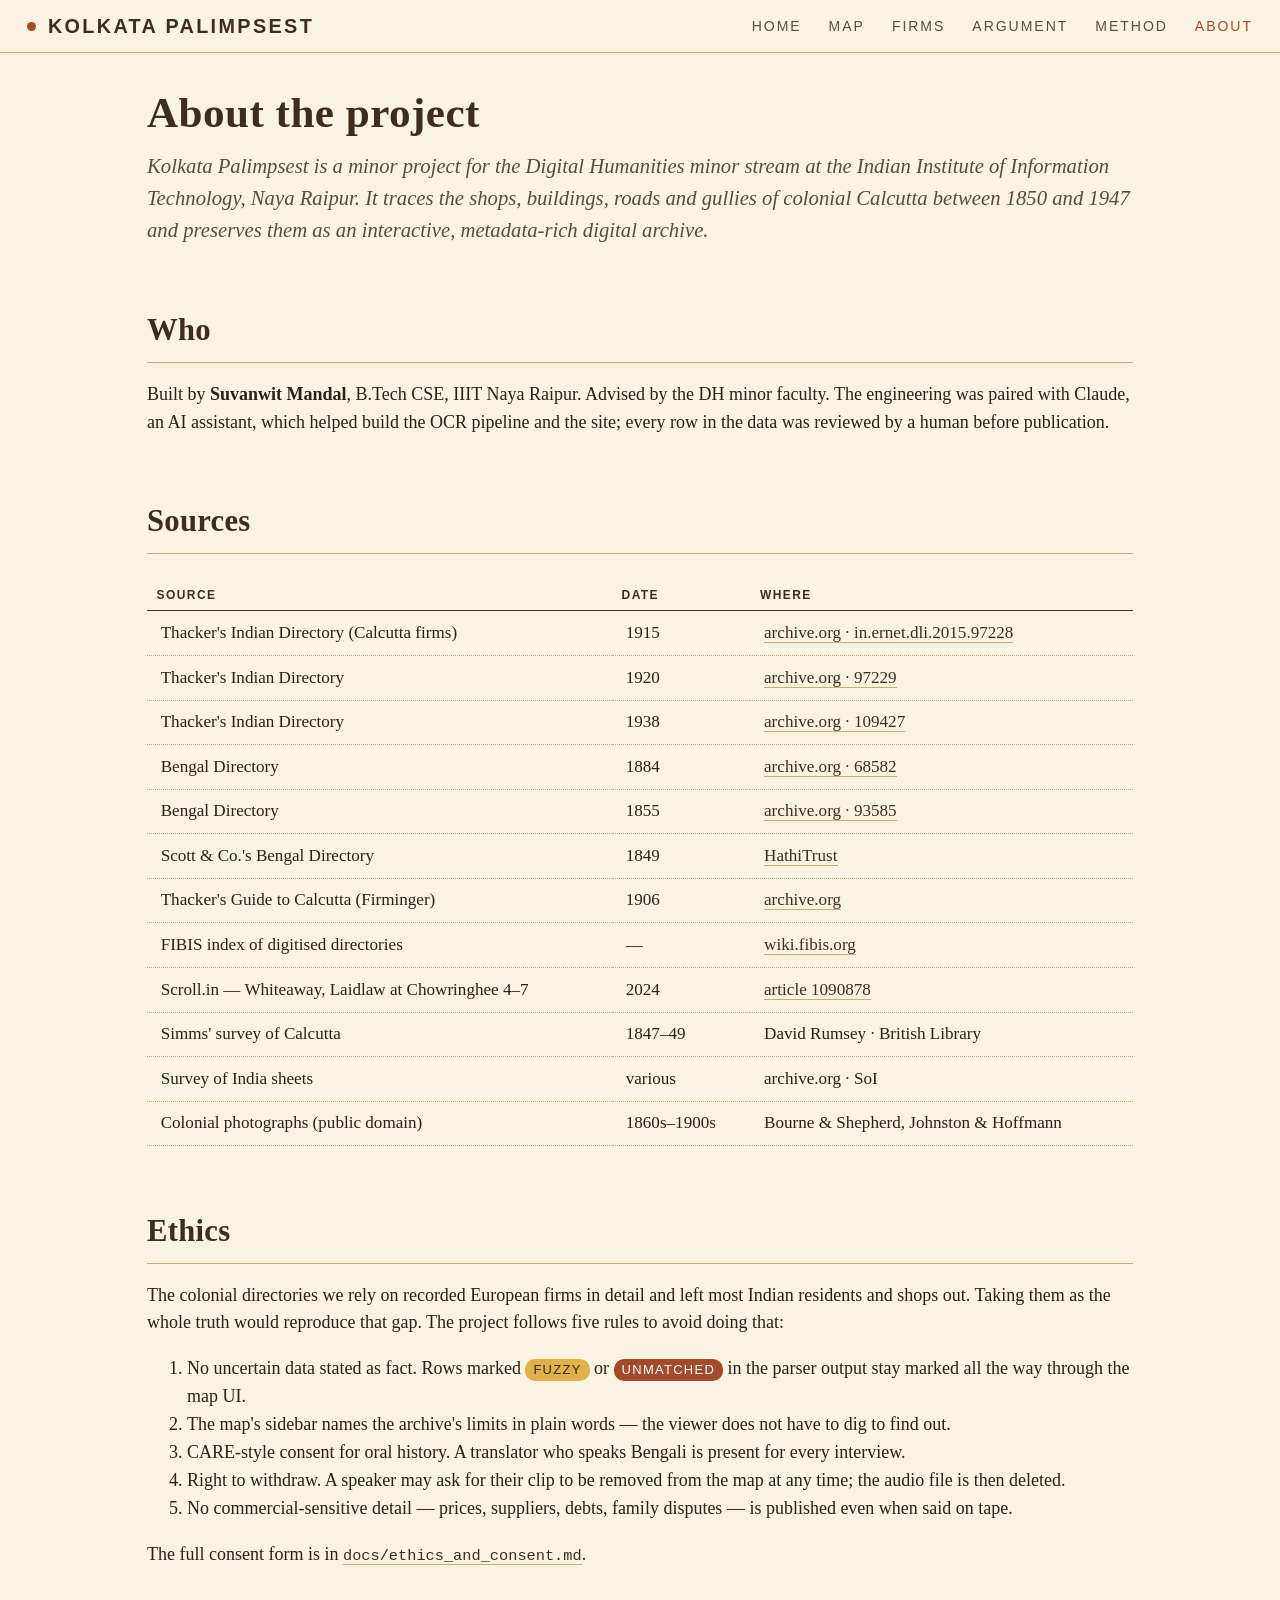
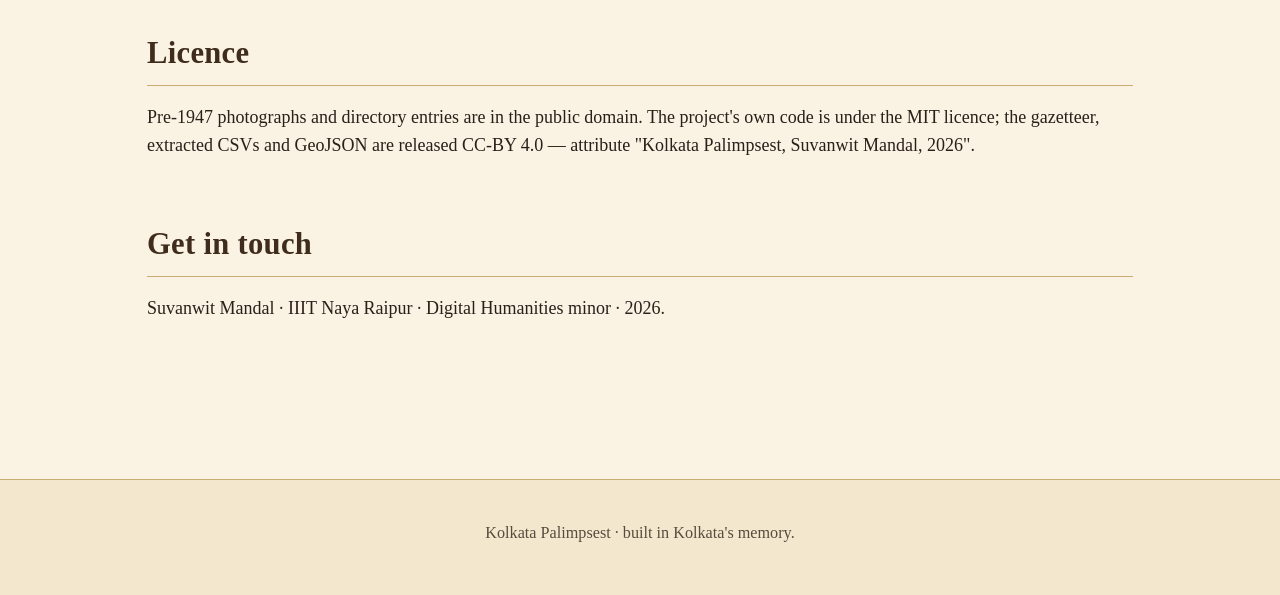
==== web/about.html @ 50eb0330 "feat(web): sepia-themed multi-page site around the KOLKATA hero - index.html: hero with the Victoria" ====
<!doctype html>
<html lang="en">
<head>
  <meta charset="utf-8">
  <title>About — Kolkata Palimpsest</title>
  <meta name="viewport" content="width=device-width, initial-scale=1">
  <link rel="stylesheet" href="assets/style.css">
</head>
<body>

<header class="top">
  <a href="index.html" class="brand">Kolkata Palimpsest</a>
  <nav class="top-nav">
    <a href="index.html">Home</a>
    <a href="map.html">Map</a>
    <a href="firms.html">Firms</a>
    <a href="argument.html">Argument</a>
    <a href="method.html">Method</a>
    <a href="about.html" aria-current="page">About</a>
  </nav>
</header>

<main class="page">

  <h1>About the project</h1>
  <p class="lead">Kolkata Palimpsest is a minor project for the Digital Humanities minor stream at the Indian Institute of Information Technology, Naya Raipur. It traces the shops, buildings, roads and gullies of colonial Calcutta between 1850 and 1947 and preserves them as an interactive, metadata-rich digital archive.</p>

  <h2>Who</h2>
  <p>Built by <strong>Suvanwit Mandal</strong>, B.Tech CSE, IIIT Naya Raipur. Advised by the DH minor faculty. The engineering was paired with Claude, an AI assistant, which helped build the OCR pipeline and the site; every row in the data was reviewed by a human before publication.</p>

  <h2 id="sources">Sources</h2>
  <table class="ledger">
    <thead><tr><th>Source</th><th>Date</th><th>Where</th></tr></thead>
    <tbody>
      <tr><td>Thacker's Indian Directory (Calcutta firms)</td><td>1915</td><td><a href="https://archive.org/details/in.ernet.dli.2015.97228">archive.org · in.ernet.dli.2015.97228</a></td></tr>
      <tr><td>Thacker's Indian Directory</td><td>1920</td><td><a href="https://archive.org/details/in.ernet.dli.2015.97229">archive.org · 97229</a></td></tr>
      <tr><td>Thacker's Indian Directory</td><td>1938</td><td><a href="https://archive.org/details/in.ernet.dli.2015.109427">archive.org · 109427</a></td></tr>
      <tr><td>Bengal Directory</td><td>1884</td><td><a href="https://archive.org/details/in.ernet.dli.2015.68582">archive.org · 68582</a></td></tr>
      <tr><td>Bengal Directory</td><td>1855</td><td><a href="https://archive.org/details/in.ernet.dli.2015.93585">archive.org · 93585</a></td></tr>
      <tr><td>Scott &amp; Co.'s Bengal Directory</td><td>1849</td><td><a href="http://hdl.handle.net/2027/hvd.32044088755111">HathiTrust</a></td></tr>
      <tr><td>Thacker's Guide to Calcutta (Firminger)</td><td>1906</td><td><a href="https://archive.org/details/thackersguidetoc00firm">archive.org</a></td></tr>
      <tr><td>FIBIS index of digitised directories</td><td>—</td><td><a href="https://wiki.fibis.org/w/Directories_online">wiki.fibis.org</a></td></tr>
      <tr><td>Scroll.in — Whiteaway, Laidlaw at Chowringhee 4–7</td><td>2024</td><td><a href="https://scroll.in/article/1090878">article 1090878</a></td></tr>
      <tr><td>Simms' survey of Calcutta</td><td>1847–49</td><td>David Rumsey · British Library</td></tr>
      <tr><td>Survey of India sheets</td><td>various</td><td>archive.org · SoI</td></tr>
      <tr><td>Colonial photographs (public domain)</td><td>1860s–1900s</td><td>Bourne &amp; Shepherd, Johnston &amp; Hoffmann</td></tr>
    </tbody>
  </table>

  <h2 id="ethics">Ethics</h2>
  <p>The colonial directories we rely on recorded European firms in detail and left most Indian residents and shops out. Taking them as the whole truth would reproduce that gap. The project follows five rules to avoid doing that:</p>
  <ol>
    <li>No uncertain data stated as fact. Rows marked <span class="pill fuzzy">fuzzy</span> or <span class="pill unmatched">unmatched</span> in the parser output stay marked all the way through the map UI.</li>
    <li>The map's sidebar names the archive's limits in plain words — the viewer does not have to dig to find out.</li>
    <li>CARE-style consent for oral history. A translator who speaks Bengali is present for every interview.</li>
    <li>Right to withdraw. A speaker may ask for their clip to be removed from the map at any time; the audio file is then deleted.</li>
    <li>No commercial-sensitive detail — prices, suppliers, debts, family disputes — is published even when said on tape.</li>
  </ol>
  <p>The full consent form is in <a href="https://github.com/suvanwit25100-rgb/Timeless-India/blob/main/docs/ethics_and_consent.md"><code>docs/ethics_and_consent.md</code></a>.</p>

  <h2>Licence</h2>
  <p>Pre-1947 photographs and directory entries are in the public domain. The project's own code is under the MIT licence; the gazetteer, extracted CSVs and GeoJSON are released CC-BY 4.0 — attribute "Kolkata Palimpsest, Suvanwit Mandal, 2026".</p>

  <h2>Get in touch</h2>
  <p>Suvanwit Mandal · IIIT Naya Raipur · Digital Humanities minor · 2026.</p>

</main>

<footer>
  Kolkata Palimpsest · built in Kolkata's memory.
</footer>

</body>
</html>
---- web/assets/style.css ----
/* Kolkata Palimpsest — sepia / colonial-archive theme */
:root {
  --ink: #2b1f18;
  --ink-soft: #5b4a3d;
  --sepia-50: #faf3e4;
  --sepia-100: #f3e8ce;
  --sepia-200: #e6d4a8;
  --sepia-300: #c9ab74;
  --sepia-400: #a5804a;
  --sepia-500: #7a5a35;
  --sepia-700: #3f2c1d;
  --rule: #c9ab74;
  --rust: #a24b2b;
  --white-town: #a76a3a;
  --black-town: #2d1f18;
  --shared: #7a8d6a;
}
@import url('https://fonts.googleapis.com/css2?family=Cormorant+Garamond:wght@400;500;600;700&family=EB+Garamond:ital,wght@0,400;0,500;0,600;1,400&family=Oswald:wght@400;600;700&display=swap');

* { box-sizing: border-box; }
html, body {
  margin: 0; padding: 0;
  font-family: 'EB Garamond', Georgia, serif;
  color: var(--ink);
  background: var(--sepia-50);
  font-size: 18px; line-height: 1.55;
}
a { color: var(--sepia-700); text-decoration: none; border-bottom: 1px solid var(--sepia-300); }
a:hover { color: var(--rust); border-bottom-color: var(--rust); }

h1, h2, h3 { font-family: 'Cormorant Garamond', serif; font-weight: 600; color: var(--sepia-700); letter-spacing: .01em; }
h1 { font-size: 2.4em; line-height: 1.1; margin: 0 0 .3em; }
h2 { font-size: 1.7em; margin: 2em 0 .5em; border-bottom: 1px solid var(--rule); padding-bottom: .25em; }
h3 { font-size: 1.2em; margin: 1.5em 0 .3em; color: var(--sepia-500); }

/* header */
.top {
  position: sticky; top: 0; z-index: 10;
  background: rgba(250, 243, 228, .96);
  border-bottom: 1px solid var(--rule);
  padding: .6em 1.5em;
  display: flex; align-items: center; justify-content: space-between;
  backdrop-filter: blur(4px);
}
.brand {
  font-family: 'Oswald', sans-serif; font-weight: 700; letter-spacing: .12em;
  font-size: 1.1em; color: var(--sepia-700); text-transform: uppercase;
  border: none; display: inline-flex; align-items: center; gap: .6em;
}
.brand::before { content: ""; width: 9px; height: 9px; background: var(--rust); border-radius: 50%; }
nav.top-nav a {
  font-family: 'Oswald', sans-serif; text-transform: uppercase; font-size: .78em;
  letter-spacing: .14em; margin-left: 1.6em; border: none; color: var(--ink-soft);
}
nav.top-nav a:hover, nav.top-nav a[aria-current] { color: var(--rust); }

/* hero */
.hero {
  position: relative; min-height: 92vh; display: flex; align-items: center; justify-content: center;
  background:
    linear-gradient(to bottom, rgba(250,243,228,0) 0%, rgba(250,243,228,.0) 60%, rgba(250,243,228,.92) 100%),
    url('kolkata-hero.webp') center/cover no-repeat;
  color: var(--sepia-700);
}
.hero-inner { text-align: center; padding: 3em 1.5em; max-width: 900px; }
.hero-eyebrow {
  font-family: 'Oswald', sans-serif; letter-spacing: .32em; text-transform: uppercase;
  font-size: .8em; color: var(--sepia-700); opacity: .85;
}
.hero h1 {
  font-size: clamp(2.6em, 6vw, 4.6em);
  color: var(--sepia-700); font-weight: 600; line-height: 1.05; margin: .3em 0;
}
.hero .tagline {
  font-family: 'EB Garamond', serif; font-style: italic;
  font-size: clamp(1.1em, 2vw, 1.4em); color: var(--ink); max-width: 640px; margin: 0 auto;
}
.hero .cta {
  margin-top: 1.8em; display: inline-flex; gap: 1em; flex-wrap: wrap; justify-content: center;
}
.btn {
  font-family: 'Oswald', sans-serif; text-transform: uppercase; letter-spacing: .14em;
  font-size: .82em; padding: .8em 1.4em;
  background: var(--sepia-700); color: var(--sepia-50);
  border: 1px solid var(--sepia-700); border-radius: 2px;
  display: inline-block; cursor: pointer;
}
.btn.ghost { background: transparent; color: var(--sepia-700); }
.btn:hover { background: var(--rust); border-color: var(--rust); color: var(--sepia-50); }

/* page containers */
main.page { max-width: 1040px; margin: 0 auto; padding: 2em 1.5em 5em; }
main.wide { max-width: 1280px; }
.lead { font-size: 1.15em; color: var(--ink-soft); font-style: italic; margin: 0 0 1.5em; }

/* feature cards grid */
.cards { display: grid; grid-template-columns: repeat(auto-fit, minmax(280px, 1fr)); gap: 1.4em; margin: 2em 0; }
.card {
  background: var(--sepia-100);
  border: 1px solid var(--rule);
  padding: 1.3em 1.4em; border-radius: 3px;
  display: flex; flex-direction: column; gap: .4em;
  transition: transform .15s, box-shadow .15s;
}
.card:hover { transform: translateY(-2px); box-shadow: 0 10px 24px -14px rgba(60, 40, 20, .35); }
.card h3 { margin-top: 0; color: var(--sepia-700); }
.card p { margin: .2em 0; color: var(--ink); font-size: .96em; }
.card .more {
  margin-top: auto; font-family: 'Oswald', sans-serif; text-transform: uppercase;
  font-size: .72em; letter-spacing: .14em; color: var(--rust);
  border-bottom: 1px solid var(--rust); align-self: flex-start; padding-top: 1em;
}

/* stats */
.stats { display: grid; grid-template-columns: repeat(auto-fit, minmax(160px, 1fr)); gap: 1.2em; margin: 2em 0; }
.stat { text-align: center; padding: 1em; border: 1px solid var(--rule); border-radius: 3px; background: #fff8e8; }
.stat .n { font-family: 'Cormorant Garamond', serif; font-size: 2.6em; line-height: 1; color: var(--rust); font-weight: 700; }
.stat .k { font-family: 'Oswald', sans-serif; font-size: .72em; text-transform: uppercase; letter-spacing: .12em; color: var(--ink-soft); margin-top: .4em; }

/* tables */
table.ledger { width: 100%; border-collapse: collapse; font-size: .95em; margin: 1.5em 0; }
table.ledger th, table.ledger td { padding: .5em .8em; border-bottom: 1px dotted var(--sepia-300); text-align: left; vertical-align: top; }
table.ledger th { font-family: 'Oswald', sans-serif; text-transform: uppercase; font-size: .7em; letter-spacing: .12em; color: var(--sepia-700); border-bottom: 1px solid var(--sepia-700); }
table.ledger tr:hover td { background: #fff8e8; }

/* pills */
.pill { display: inline-block; padding: 1px 8px; border-radius: 10px; font-size: .72em;
  font-family: 'Oswald', sans-serif; letter-spacing: .1em; text-transform: uppercase; vertical-align: middle; }
.pill.exact { background: var(--sepia-200); color: var(--sepia-700); }
.pill.fuzzy { background: #e2b24a; color: #3a2605; }
.pill.unmatched { background: var(--rust); color: #fff; }
.pill.White { background: var(--white-town); color: #fff; }
.pill.Black { background: var(--black-town); color: var(--sepia-100); }
.pill.shared { background: var(--shared); color: #fff; }

/* bar chart */
.bar-row { display: flex; align-items: center; gap: 1em; margin: .4em 0; }
.bar-row .label { flex: 0 0 180px; font-size: .95em; }
.bar-row .bar { flex: 1; height: 22px; background: var(--sepia-100); position: relative; overflow: hidden; border: 1px solid var(--sepia-200); }
.bar-row .bar > span { display: block; height: 100%; }
.bar-row .count { flex: 0 0 48px; text-align: right; font-variant-numeric: tabular-nums; }
.bar-row.White .bar > span { background: var(--white-town); }
.bar-row.Black .bar > span { background: var(--black-town); }
.bar-row.shared .bar > span { background: var(--shared); }

/* footer */
footer {
  border-top: 1px solid var(--rule);
  padding: 2.5em 1.5em 3em; margin-top: 3em;
  background: var(--sepia-100); color: var(--ink-soft); font-size: .9em;
  text-align: center;
}
footer .fine { color: var(--sepia-500); font-style: italic; font-size: .85em; margin-top: .4em; }
hr.rule { border: none; border-top: 1px solid var(--rule); margin: 2em 0; }

code, pre { font-family: 'JetBrains Mono', 'SF Mono', Menlo, monospace; font-size: .85em; }
pre { background: var(--sepia-100); border-left: 3px solid var(--sepia-500); padding: 1em; overflow-x: auto; }

.aside { background: var(--sepia-100); border-left: 3px solid var(--rust); padding: 1em 1.2em; margin: 1.5em 0; font-style: italic; color: var(--ink-soft); }
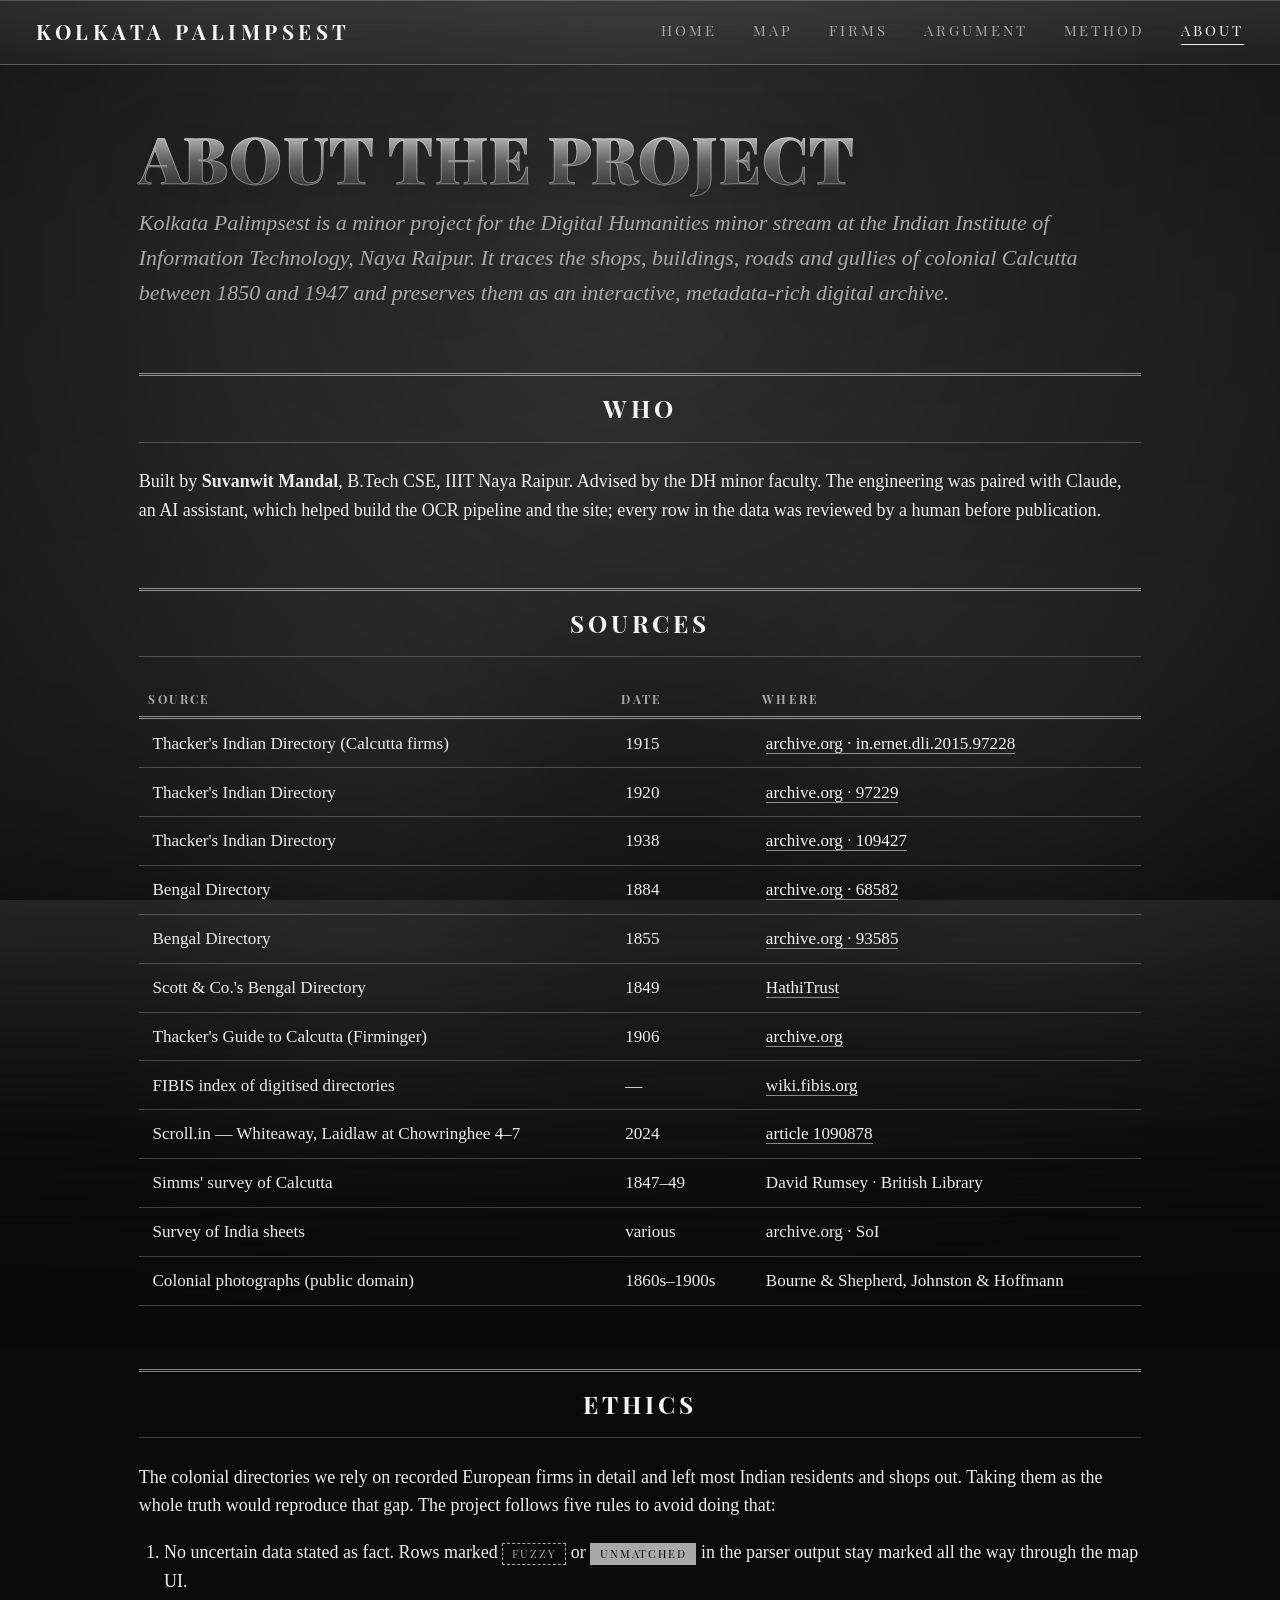
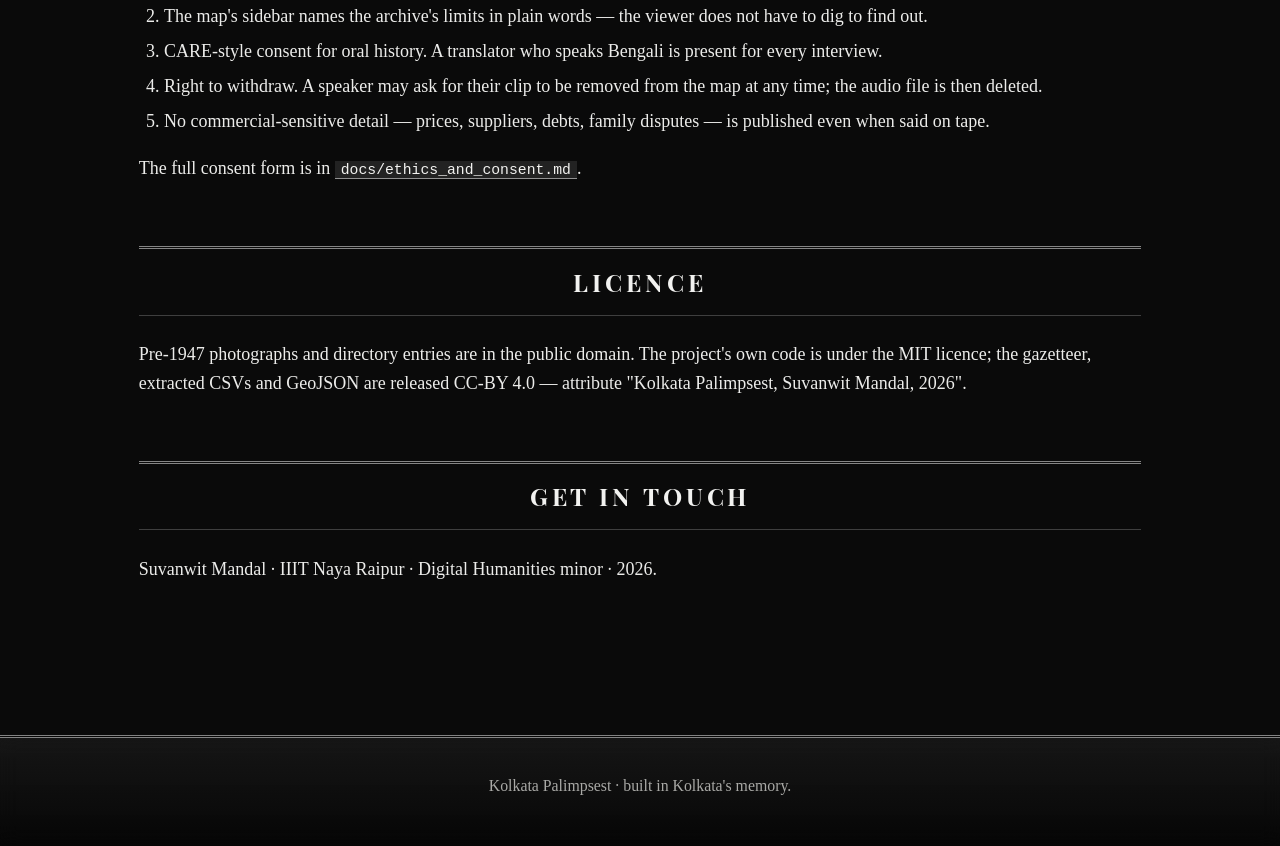
==== commit 67b24b21: "feat(web): redesign in black-and-white British Calcutta style - Hero image shown whole, static and c" ====
--- a/web/about.html
+++ b/web/about.html
@@ -22,7 +22,7 @@
 
 <main class="page">
 
-  <h1>About the project</h1>
+  <h1 class="glass-title sm">About the project</h1>
   <p class="lead">Kolkata Palimpsest is a minor project for the Digital Humanities minor stream at the Indian Institute of Information Technology, Naya Raipur. It traces the shops, buildings, roads and gullies of colonial Calcutta between 1850 and 1947 and preserves them as an interactive, metadata-rich digital archive.</p>
 
   <h2>Who</h2>
--- a/web/assets/style.css
+++ b/web/assets/style.css
@@ -1,159 +1,204 @@
-/* Kolkata Palimpsest — sepia / colonial-archive theme */
+/* Kolkata Palimpsest — British Calcutta, black & white, frosted glass */
+@import url('https://fonts.googleapis.com/css2?family=Playfair+Display:ital,wght@0,400;0,600;0,700;0,900;1,400&family=Old+Standard+TT:ital,wght@0,400;0,700;1,400&family=Playfair+Display+SC:wght@400;700&display=swap');
+
 :root {
-  --ink: #2b1f18;
-  --ink-soft: #5b4a3d;
-  --sepia-50: #faf3e4;
-  --sepia-100: #f3e8ce;
-  --sepia-200: #e6d4a8;
-  --sepia-300: #c9ab74;
-  --sepia-400: #a5804a;
-  --sepia-500: #7a5a35;
-  --sepia-700: #3f2c1d;
-  --rule: #c9ab74;
-  --rust: #a24b2b;
-  --white-town: #a76a3a;
-  --black-town: #2d1f18;
-  --shared: #7a8d6a;
-}
-@import url('https://fonts.googleapis.com/css2?family=Cormorant+Garamond:wght@400;500;600;700&family=EB+Garamond:ital,wght@0,400;0,500;0,600;1,400&family=Oswald:wght@400;600;700&display=swap');
+  --bg: #0a0a0a;
+  --paper: #f2f2f0;
+  --ink: #ececea;
+  --ink-soft: #a9a9a6;
+  --ink-dim: #6f6f6c;
+  --hair: rgba(255,255,255,.22);
+  --hair-strong: rgba(255,255,255,.5);
+  --glass: rgba(255,255,255,.07);
+  --glass-hi: rgba(255,255,255,.14);
+  --glass-dark: rgba(8,8,8,.55);
+  --serif: 'Playfair Display', 'Didot', 'Bodoni 72', Georgia, serif;
+  --serif-sc: 'Playfair Display SC', 'Playfair Display', Georgia, serif;
+  --text: 'Old Standard TT', 'Times New Roman', Georgia, serif;
+}
 
 * { box-sizing: border-box; }
-html, body {
-  margin: 0; padding: 0;
-  font-family: 'EB Garamond', Georgia, serif;
-  color: var(--ink);
-  background: var(--sepia-50);
-  font-size: 18px; line-height: 1.55;
-}
-a { color: var(--sepia-700); text-decoration: none; border-bottom: 1px solid var(--sepia-300); }
-a:hover { color: var(--rust); border-bottom-color: var(--rust); }
-
-h1, h2, h3 { font-family: 'Cormorant Garamond', serif; font-weight: 600; color: var(--sepia-700); letter-spacing: .01em; }
-h1 { font-size: 2.4em; line-height: 1.1; margin: 0 0 .3em; }
-h2 { font-size: 1.7em; margin: 2em 0 .5em; border-bottom: 1px solid var(--rule); padding-bottom: .25em; }
-h3 { font-size: 1.2em; margin: 1.5em 0 .3em; color: var(--sepia-500); }
-
-/* header */
-.top {
-  position: sticky; top: 0; z-index: 10;
-  background: rgba(250, 243, 228, .96);
-  border-bottom: 1px solid var(--rule);
-  padding: .6em 1.5em;
+html { scroll-behavior: smooth; }
+html, body { margin: 0; padding: 0; }
+body {
+  font-family: var(--text); font-size: 18px; line-height: 1.6;
+  color: var(--ink); background: var(--bg);
+  min-height: 100vh; position: relative;
+}
+/* fixed, softly blurred monochrome backdrop taken from the hero */
+body::before {
+  content: ""; position: fixed; inset: -6%; z-index: -2;
+  background: url('kolkata-hero.webp') center/cover no-repeat;
+  filter: grayscale(1) blur(90px) brightness(.3) contrast(1.05);
+  transform: scale(1.25);
+}
+body::after {
+  content: ""; position: fixed; inset: 0; z-index: -1; pointer-events: none;
+  background: radial-gradient(ellipse at 50% 30%, transparent 0%, rgba(0,0,0,.55) 100%);
+}
+
+a { color: var(--paper); text-decoration: none; border-bottom: 1px solid var(--hair-strong); }
+a:hover { border-bottom-color: var(--paper); }
+::selection { background: #fff; color: #000; }
+
+/* ---------- masthead / nav (frosted glass) ---------- */
+header.top {
+  position: sticky; top: 0; z-index: 50;
   display: flex; align-items: center; justify-content: space-between;
-  backdrop-filter: blur(4px);
+  padding: .85em 2em;
+  background: linear-gradient(180deg, rgba(255,255,255,.10), rgba(255,255,255,.04));
+  -webkit-backdrop-filter: blur(18px) saturate(1.1); backdrop-filter: blur(18px) saturate(1.1);
+  border-bottom: 1px solid var(--hair);
+  box-shadow: inset 0 1px 0 rgba(255,255,255,.18);
 }
 .brand {
-  font-family: 'Oswald', sans-serif; font-weight: 700; letter-spacing: .12em;
-  font-size: 1.1em; color: var(--sepia-700); text-transform: uppercase;
-  border: none; display: inline-flex; align-items: center; gap: .6em;
-}
-.brand::before { content: ""; width: 9px; height: 9px; background: var(--rust); border-radius: 50%; }
+  font-family: var(--serif-sc); font-weight: 700; font-size: 1.15em; letter-spacing: .22em;
+  color: var(--paper); border: none; text-transform: uppercase;
+}
+nav.top-nav { display: flex; gap: 2em; }
 nav.top-nav a {
-  font-family: 'Oswald', sans-serif; text-transform: uppercase; font-size: .78em;
-  letter-spacing: .14em; margin-left: 1.6em; border: none; color: var(--ink-soft);
-}
-nav.top-nav a:hover, nav.top-nav a[aria-current] { color: var(--rust); }
-
-/* hero */
-.hero {
-  position: relative; min-height: 92vh; display: flex; align-items: center; justify-content: center;
-  background:
-    linear-gradient(to bottom, rgba(250,243,228,0) 0%, rgba(250,243,228,.0) 60%, rgba(250,243,228,.92) 100%),
-    url('kolkata-hero.webp') center/cover no-repeat;
-  color: var(--sepia-700);
-}
-.hero-inner { text-align: center; padding: 3em 1.5em; max-width: 900px; }
-.hero-eyebrow {
-  font-family: 'Oswald', sans-serif; letter-spacing: .32em; text-transform: uppercase;
-  font-size: .8em; color: var(--sepia-700); opacity: .85;
-}
-.hero h1 {
-  font-size: clamp(2.6em, 6vw, 4.6em);
-  color: var(--sepia-700); font-weight: 600; line-height: 1.05; margin: .3em 0;
-}
-.hero .tagline {
-  font-family: 'EB Garamond', serif; font-style: italic;
-  font-size: clamp(1.1em, 2vw, 1.4em); color: var(--ink); max-width: 640px; margin: 0 auto;
-}
-.hero .cta {
-  margin-top: 1.8em; display: inline-flex; gap: 1em; flex-wrap: wrap; justify-content: center;
-}
+  font-family: var(--serif-sc); font-size: .82em; letter-spacing: .2em; text-transform: uppercase;
+  color: var(--ink-soft); border: none; padding-bottom: 2px;
+}
+nav.top-nav a:hover { color: var(--paper); }
+nav.top-nav a[aria-current] { color: var(--paper); border-bottom: 1px solid var(--paper); }
+
+/* ---------- home: the hero image, static, centred, untouched ---------- */
+.hero-stage {
+  display: flex; flex-direction: column; align-items: center; justify-content: center;
+  padding: 2.5vh 1em 0;
+}
+.hero-stage img {
+  display: block;
+  height: calc(100vh - 7.5em); max-height: 1400px; width: auto; max-width: 100%;
+  object-fit: contain;
+  box-shadow: 0 30px 80px -20px rgba(0,0,0,.9), 0 0 0 1px rgba(255,255,255,.12);
+}
+.hero-cap {
+  margin: 1.1em 0 0; text-align: center;
+  font-family: var(--serif-sc); letter-spacing: .3em; font-size: .72em; color: var(--ink-soft);
+}
+.hero-cap::after { content: "↓"; display: block; margin-top: .6em; letter-spacing: 0; color: var(--ink-dim); font-size: 1.3em; }
+
+/* ---------- containers ---------- */
+main.page { max-width: 1060px; margin: 0 auto; padding: 3.5em 1.6em 5em; }
+main.wide { max-width: 1280px; }
+
+/* glossy see-through display type (taken from the KOLKATA lettering) */
+.glass-title {
+  font-family: var(--serif); font-weight: 900; text-transform: uppercase;
+  line-height: .95; letter-spacing: .02em; margin: 0 0 .25em;
+  font-size: clamp(2.6em, 8vw, 6.4em);
+  background: linear-gradient(180deg, rgba(255,255,255,.78) 0%, rgba(255,255,255,.28) 55%, rgba(255,255,255,.08) 100%);
+  -webkit-background-clip: text; background-clip: text; color: transparent;
+  -webkit-text-stroke: 1px rgba(255,255,255,.35);
+  filter: drop-shadow(0 6px 24px rgba(0,0,0,.55));
+}
+.glass-title.sm { font-size: clamp(2em, 5vw, 3.6em); }
+
+h1, h2, h3 { font-family: var(--serif); font-weight: 700; color: var(--paper); }
+h1 { font-size: 2.6em; line-height: 1.08; margin: 0 0 .3em; }
+h2 {
+  font-family: var(--serif-sc); font-size: 1.35em; letter-spacing: .16em; text-transform: uppercase;
+  margin: 2.6em 0 1em; padding: .55em 0; text-align: center;
+  border-top: 3px double var(--hair-strong); border-bottom: 1px solid var(--hair);
+}
+h3 { font-size: 1.2em; margin: 1.5em 0 .3em; }
+.eyebrow { font-family: var(--serif-sc); letter-spacing: .34em; font-size: .78em; color: var(--ink-soft); text-transform: uppercase; }
+.lead { font-size: 1.22em; color: var(--ink-soft); font-style: italic; max-width: 46em; margin: .6em 0 1.8em; }
+p { margin: .8em 0; }
+
+/* ---------- glass panels ---------- */
+.glass, .card, .stat, .aside, pre, .slider-row {
+  background: linear-gradient(160deg, var(--glass-hi), var(--glass));
+  -webkit-backdrop-filter: blur(16px) saturate(1.1); backdrop-filter: blur(16px) saturate(1.1);
+  border: 1px solid var(--hair);
+  box-shadow: inset 0 1px 0 rgba(255,255,255,.22), 0 18px 40px -22px rgba(0,0,0,.8);
+  border-radius: 2px;
+}
+
+/* buttons */
+.cta { margin-top: 1.6em; display: flex; gap: 1em; flex-wrap: wrap; }
 .btn {
-  font-family: 'Oswald', sans-serif; text-transform: uppercase; letter-spacing: .14em;
-  font-size: .82em; padding: .8em 1.4em;
-  background: var(--sepia-700); color: var(--sepia-50);
-  border: 1px solid var(--sepia-700); border-radius: 2px;
-  display: inline-block; cursor: pointer;
-}
-.btn.ghost { background: transparent; color: var(--sepia-700); }
-.btn:hover { background: var(--rust); border-color: var(--rust); color: var(--sepia-50); }
-
-/* page containers */
-main.page { max-width: 1040px; margin: 0 auto; padding: 2em 1.5em 5em; }
-main.wide { max-width: 1280px; }
-.lead { font-size: 1.15em; color: var(--ink-soft); font-style: italic; margin: 0 0 1.5em; }
-
-/* feature cards grid */
-.cards { display: grid; grid-template-columns: repeat(auto-fit, minmax(280px, 1fr)); gap: 1.4em; margin: 2em 0; }
-.card {
-  background: var(--sepia-100);
-  border: 1px solid var(--rule);
-  padding: 1.3em 1.4em; border-radius: 3px;
-  display: flex; flex-direction: column; gap: .4em;
-  transition: transform .15s, box-shadow .15s;
-}
-.card:hover { transform: translateY(-2px); box-shadow: 0 10px 24px -14px rgba(60, 40, 20, .35); }
-.card h3 { margin-top: 0; color: var(--sepia-700); }
-.card p { margin: .2em 0; color: var(--ink); font-size: .96em; }
-.card .more {
-  margin-top: auto; font-family: 'Oswald', sans-serif; text-transform: uppercase;
-  font-size: .72em; letter-spacing: .14em; color: var(--rust);
-  border-bottom: 1px solid var(--rust); align-self: flex-start; padding-top: 1em;
-}
+  font-family: var(--serif-sc); letter-spacing: .2em; text-transform: uppercase; font-size: .82em;
+  padding: .85em 1.6em; color: #0a0a0a; background: var(--paper); border: 1px solid var(--paper); cursor: pointer;
+}
+.btn:hover { background: transparent; color: var(--paper); }
+.btn.ghost { background: transparent; color: var(--paper); border-color: var(--hair-strong); }
+.btn.ghost:hover { background: var(--paper); color: #0a0a0a; }
+
+/* cards */
+.cards { display: grid; grid-template-columns: repeat(auto-fit, minmax(290px, 1fr)); gap: 1.4em; margin: 2em 0; }
+.card { padding: 1.5em 1.6em; display: flex; flex-direction: column; gap: .3em; border-bottom-color: var(--hair); transition: transform .2s, background .2s; }
+.card:hover { transform: translateY(-3px); background: linear-gradient(160deg, rgba(255,255,255,.2), rgba(255,255,255,.09)); border-bottom: 1px solid var(--paper); }
+.card h3 { margin: 0; font-size: 1.3em; }
+.card p { margin: .3em 0; color: var(--ink-soft); font-size: .95em; }
+.card .more { margin-top: auto; padding-top: 1em; font-family: var(--serif-sc); letter-spacing: .2em; font-size: .72em; color: var(--paper); text-transform: uppercase; }
 
 /* stats */
-.stats { display: grid; grid-template-columns: repeat(auto-fit, minmax(160px, 1fr)); gap: 1.2em; margin: 2em 0; }
-.stat { text-align: center; padding: 1em; border: 1px solid var(--rule); border-radius: 3px; background: #fff8e8; }
-.stat .n { font-family: 'Cormorant Garamond', serif; font-size: 2.6em; line-height: 1; color: var(--rust); font-weight: 700; }
-.stat .k { font-family: 'Oswald', sans-serif; font-size: .72em; text-transform: uppercase; letter-spacing: .12em; color: var(--ink-soft); margin-top: .4em; }
-
-/* tables */
+.stats { display: grid; grid-template-columns: repeat(auto-fit, minmax(170px, 1fr)); gap: 1.2em; margin: 2em 0; }
+.stat { text-align: center; padding: 1.2em .8em; }
+.stat .n { font-family: var(--serif); font-size: 3em; font-weight: 900; line-height: 1; color: var(--paper); }
+.stat .k { font-family: var(--serif-sc); font-size: .7em; letter-spacing: .2em; text-transform: uppercase; color: var(--ink-soft); margin-top: .6em; }
+
+/* ledger tables (gazette columns) */
 table.ledger { width: 100%; border-collapse: collapse; font-size: .95em; margin: 1.5em 0; }
-table.ledger th, table.ledger td { padding: .5em .8em; border-bottom: 1px dotted var(--sepia-300); text-align: left; vertical-align: top; }
-table.ledger th { font-family: 'Oswald', sans-serif; text-transform: uppercase; font-size: .7em; letter-spacing: .12em; color: var(--sepia-700); border-bottom: 1px solid var(--sepia-700); }
-table.ledger tr:hover td { background: #fff8e8; }
-
-/* pills */
-.pill { display: inline-block; padding: 1px 8px; border-radius: 10px; font-size: .72em;
-  font-family: 'Oswald', sans-serif; letter-spacing: .1em; text-transform: uppercase; vertical-align: middle; }
-.pill.exact { background: var(--sepia-200); color: var(--sepia-700); }
-.pill.fuzzy { background: #e2b24a; color: #3a2605; }
-.pill.unmatched { background: var(--rust); color: #fff; }
-.pill.White { background: var(--white-town); color: #fff; }
-.pill.Black { background: var(--black-town); color: var(--sepia-100); }
-.pill.shared { background: var(--shared); color: #fff; }
-
-/* bar chart */
-.bar-row { display: flex; align-items: center; gap: 1em; margin: .4em 0; }
-.bar-row .label { flex: 0 0 180px; font-size: .95em; }
-.bar-row .bar { flex: 1; height: 22px; background: var(--sepia-100); position: relative; overflow: hidden; border: 1px solid var(--sepia-200); }
+table.ledger th, table.ledger td { padding: .6em .8em; border-bottom: 1px solid var(--hair); text-align: left; vertical-align: top; }
+table.ledger th { font-family: var(--serif-sc); font-size: .7em; letter-spacing: .2em; text-transform: uppercase; color: var(--ink-soft); border-bottom: 3px double var(--hair-strong); }
+table.ledger tbody tr:hover td { background: rgba(255,255,255,.06); }
+
+/* confidence + town tags — pure black/white/grey */
+.pill {
+  display: inline-block; padding: 1px 9px; font-size: .62em; vertical-align: middle;
+  font-family: var(--serif-sc); letter-spacing: .16em; text-transform: uppercase; border: 1px solid;
+}
+.pill.exact { color: var(--paper); border-color: var(--paper); }
+.pill.fuzzy { color: var(--ink-soft); border-color: var(--ink-soft); border-style: dashed; }
+.pill.unmatched { color: #000; background: var(--ink-soft); border-color: var(--ink-soft); }
+.pill.White { color: #000; background: var(--paper); border-color: var(--paper); }
+.pill.Black { color: var(--paper); background: #000; border-color: var(--paper); }
+.pill.shared { color: var(--paper); background: repeating-linear-gradient(45deg, #444 0 3px, #222 3px 6px); border-color: var(--ink-soft); }
+
+/* bars */
+.bar-row { display: flex; align-items: center; gap: 1em; margin: .45em 0; }
+.bar-row .label { flex: 0 0 190px; font-size: .95em; color: var(--ink); }
+.bar-row .bar { flex: 1; height: 20px; background: rgba(255,255,255,.05); border: 1px solid var(--hair); }
 .bar-row .bar > span { display: block; height: 100%; }
-.bar-row .count { flex: 0 0 48px; text-align: right; font-variant-numeric: tabular-nums; }
-.bar-row.White .bar > span { background: var(--white-town); }
-.bar-row.Black .bar > span { background: var(--black-town); }
-.bar-row.shared .bar > span { background: var(--shared); }
+.bar-row .count { flex: 0 0 48px; text-align: right; font-variant-numeric: tabular-nums; color: var(--ink-soft); }
+.bar-row.White .bar > span { background: var(--paper); }
+.bar-row.Black .bar > span { background: #000; box-shadow: inset 0 0 0 1px var(--paper); }
+.bar-row.shared .bar > span { background: repeating-linear-gradient(45deg, #888 0 4px, #444 4px 8px); }
+
+/* quote / aside */
+.aside { padding: 1.2em 1.5em; margin: 1.6em 0; font-style: italic; color: var(--ink-soft); border-left: 3px solid var(--paper); }
+.aside strong { color: var(--paper); font-style: normal; }
+hr.rule { border: none; border-top: 3px double var(--hair-strong); margin: 2.2em 0; }
+code, pre { font-family: 'SF Mono', Menlo, Consolas, monospace; font-size: .82em; }
+code { background: rgba(255,255,255,.1); padding: 1px 6px; }
+pre { padding: 1em 1.2em; overflow-x: auto; }
+ul, ol { padding-left: 1.4em; } li { margin: .35em 0; }
 
 /* footer */
 footer {
-  border-top: 1px solid var(--rule);
-  padding: 2.5em 1.5em 3em; margin-top: 3em;
-  background: var(--sepia-100); color: var(--ink-soft); font-size: .9em;
-  text-align: center;
-}
-footer .fine { color: var(--sepia-500); font-style: italic; font-size: .85em; margin-top: .4em; }
-hr.rule { border: none; border-top: 1px solid var(--rule); margin: 2em 0; }
-
-code, pre { font-family: 'JetBrains Mono', 'SF Mono', Menlo, monospace; font-size: .85em; }
-pre { background: var(--sepia-100); border-left: 3px solid var(--sepia-500); padding: 1em; overflow-x: auto; }
-
-.aside { background: var(--sepia-100); border-left: 3px solid var(--rust); padding: 1em 1.2em; margin: 1.5em 0; font-style: italic; color: var(--ink-soft); }
+  margin-top: 3em; padding: 2.2em 1.5em 3em; text-align: center; color: var(--ink-soft); font-size: .88em;
+  border-top: 3px double var(--hair-strong);
+  background: linear-gradient(180deg, rgba(255,255,255,.05), rgba(0,0,0,.4));
+  -webkit-backdrop-filter: blur(10px); backdrop-filter: blur(10px);
+}
+footer .fine { color: var(--ink-dim); font-style: italic; font-size: .85em; margin-top: .5em; }
+
+/* form controls */
+input, select {
+  font-family: var(--text); font-size: 1em; color: var(--paper); padding: .55em .8em;
+  background: rgba(255,255,255,.08); border: 1px solid var(--hair-strong); border-radius: 0; outline: none;
+  -webkit-backdrop-filter: blur(8px); backdrop-filter: blur(8px);
+}
+input::placeholder { color: var(--ink-dim); }
+select option { background: #151515; color: var(--paper); }
+input[type=range] { accent-color: #fff; padding: 0; }
+
+@media (max-width: 760px) {
+  header.top { flex-direction: column; gap: .5em; padding: .7em 1em; }
+  nav.top-nav { gap: 1.1em; flex-wrap: wrap; justify-content: center; }
+  .bar-row .label { flex-basis: 120px; font-size: .85em; }
+}
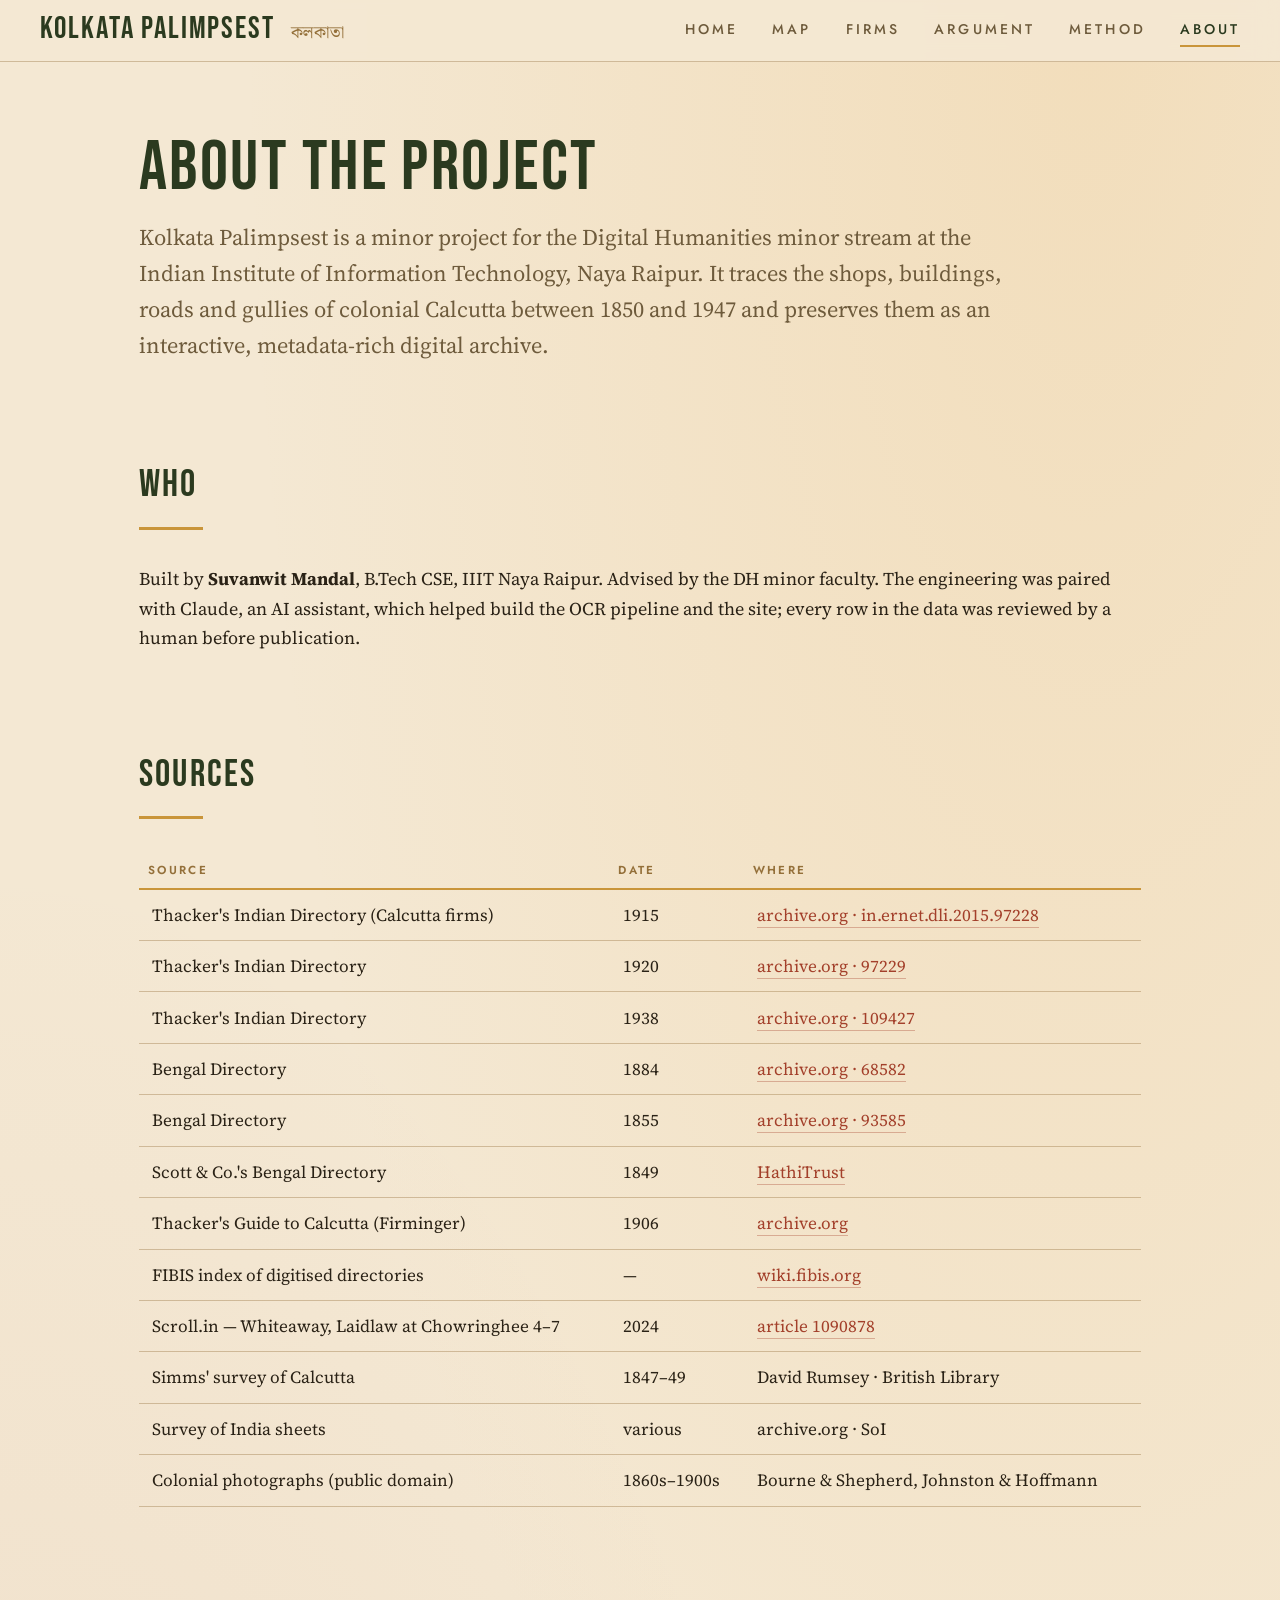
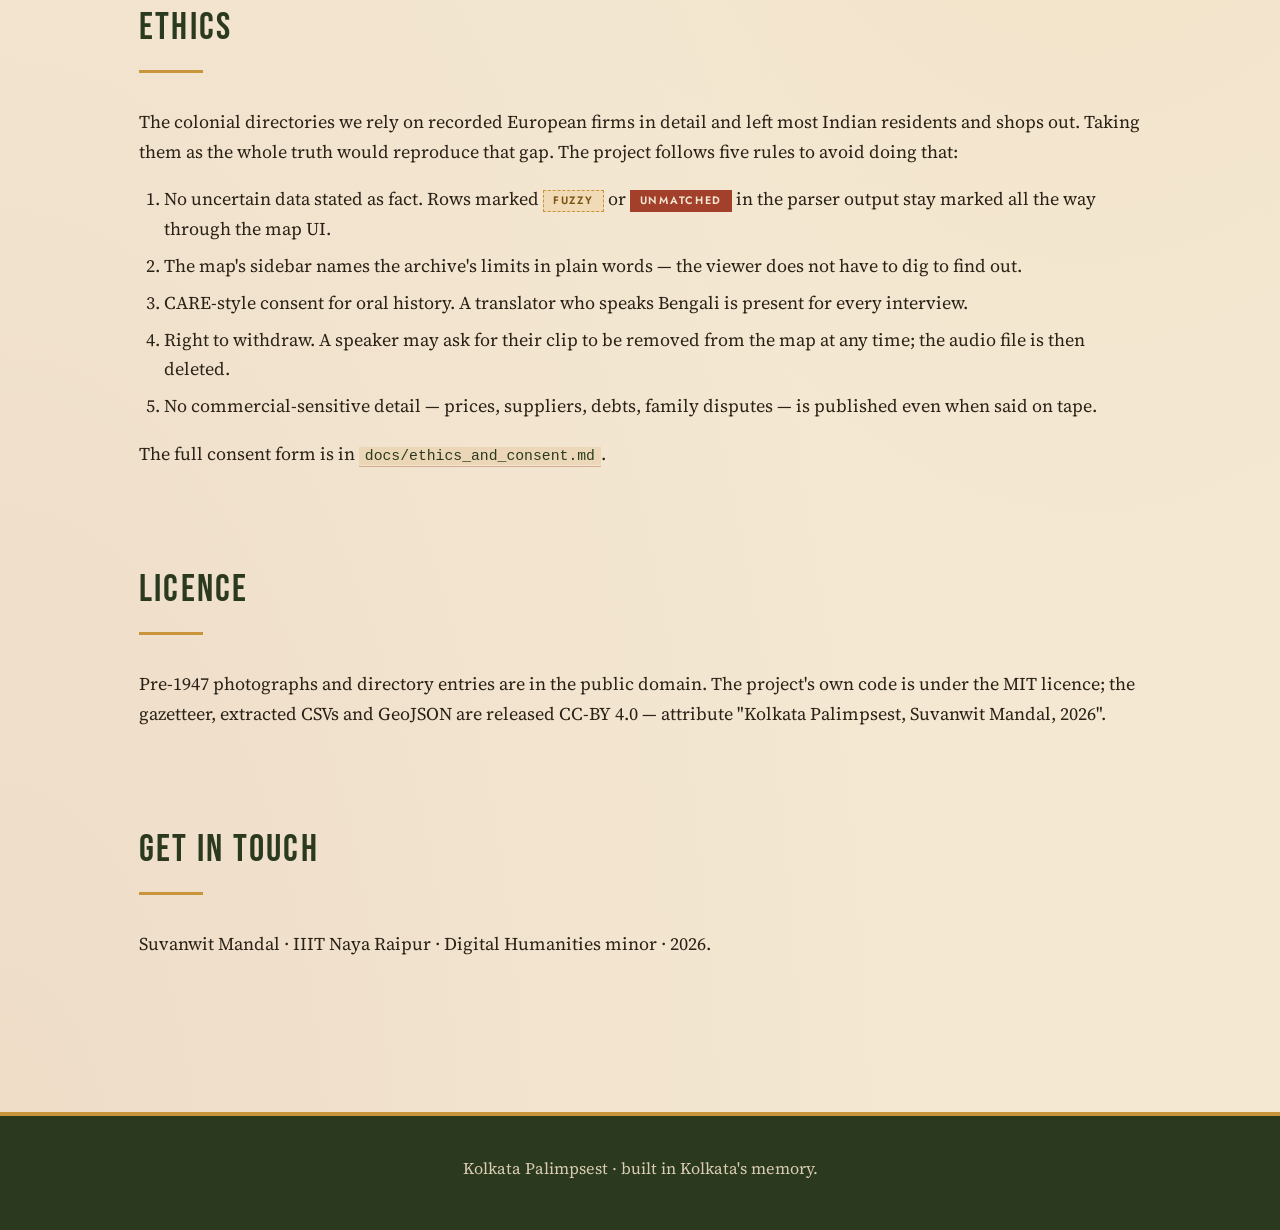
==== commit e234a2e4: "feat(web): redesign around the new Dakshineswar golden-hour front image - Front page: the supplied i" ====
--- a/web/about.html
+++ b/web/about.html
@@ -4,12 +4,12 @@
   <meta charset="utf-8">
   <title>About — Kolkata Palimpsest</title>
   <meta name="viewport" content="width=device-width, initial-scale=1">
-  <link rel="stylesheet" href="assets/style.css">
+  <link rel="stylesheet" href="assets/style.css?v=4">
 </head>
 <body>
 
 <header class="top">
-  <a href="index.html" class="brand">Kolkata Palimpsest</a>
+  <a href="index.html" class="brand"><b>Kolkata Palimpsest</b><span>কলকাতা</span></a>
   <nav class="top-nav">
     <a href="index.html">Home</a>
     <a href="map.html">Map</a>
--- a/web/assets/style.css
+++ b/web/assets/style.css
@@ -1,204 +1,181 @@
-/* Kolkata Palimpsest — British Calcutta, black & white, frosted glass */
-@import url('https://fonts.googleapis.com/css2?family=Playfair+Display:ital,wght@0,400;0,600;0,700;0,900;1,400&family=Old+Standard+TT:ital,wght@0,400;0,700;1,400&family=Playfair+Display+SC:wght@400;700&display=swap');
+/* Kolkata Palimpsest — golden-hour Kolkata: parchment, sun, forest green, temple terracotta
+   Fonts (kept to three + one script):
+   - Bebas Neue      display headings, numerals (echoes the tall KOLKATA lettering)
+   - Jost            tracked small-caps labels, nav, buttons (echoes the caption type)
+   - Source Serif 4  running text and tables
+   - Noto Serif Bengali  the কলকাতা accent only */
+@import url('https://fonts.googleapis.com/css2?family=Bebas+Neue&family=Jost:wght@400;500;600&family=Source+Serif+4:ital,opsz,wght@0,8..60,400;0,8..60,600;1,8..60,400&family=Noto+Serif+Bengali:wght@500&display=swap');
 
 :root {
-  --bg: #0a0a0a;
-  --paper: #f2f2f0;
-  --ink: #ececea;
-  --ink-soft: #a9a9a6;
-  --ink-dim: #6f6f6c;
-  --hair: rgba(255,255,255,.22);
-  --hair-strong: rgba(255,255,255,.5);
-  --glass: rgba(255,255,255,.07);
-  --glass-hi: rgba(255,255,255,.14);
-  --glass-dark: rgba(8,8,8,.55);
-  --serif: 'Playfair Display', 'Didot', 'Bodoni 72', Georgia, serif;
-  --serif-sc: 'Playfair Display SC', 'Playfair Display', Georgia, serif;
-  --text: 'Old Standard TT', 'Times New Roman', Georgia, serif;
+  --paper:   #f4e8d3;   /* page */
+  --paper-2: #ecdcbc;   /* deeper parchment */
+  --card:    #faf2e1;   /* panels */
+  --ink:     #2a2216;
+  --ink-soft:#6e5b3c;
+  --green:   #2b3a1f;   /* KOLKATA lettering */
+  --green-2: #3d5230;
+  --gold:    #c9953a;   /* the sun */
+  --gold-lt: #ebb867;
+  --terra:   #a3402b;   /* temple dome */
+  --brown:   #94703a;   /* কলকাতা */
+  --hair:    rgba(148,112,58,.38);
+  --hair-2:  rgba(148,112,58,.65);
+
+  --display: 'Bebas Neue', 'Oswald', 'Arial Narrow', Impact, sans-serif;
+  --sans:    'Jost', 'Avenir Next', 'Helvetica Neue', Arial, sans-serif;
+  --serif:   'Source Serif 4', Georgia, 'Times New Roman', serif;
+  --bn:      'Noto Serif Bengali', 'Hind Siliguri', serif;
 }
 
 * { box-sizing: border-box; }
 html { scroll-behavior: smooth; }
 html, body { margin: 0; padding: 0; }
 body {
-  font-family: var(--text); font-size: 18px; line-height: 1.6;
-  color: var(--ink); background: var(--bg);
-  min-height: 100vh; position: relative;
+  font-family: var(--serif); font-size: 18px; line-height: 1.65; color: var(--ink);
+  background:
+    radial-gradient(ellipse at 85% 0%, rgba(235,184,103,.22), transparent 55%),
+    radial-gradient(ellipse at 0% 100%, rgba(163,64,43,.07), transparent 50%),
+    var(--paper);
+  min-height: 100vh;
 }
-/* fixed, softly blurred monochrome backdrop taken from the hero */
-body::before {
-  content: ""; position: fixed; inset: -6%; z-index: -2;
-  background: url('kolkata-hero.webp') center/cover no-repeat;
-  filter: grayscale(1) blur(90px) brightness(.3) contrast(1.05);
-  transform: scale(1.25);
+a { color: var(--terra); text-decoration: none; border-bottom: 1px solid rgba(163,64,43,.35); }
+a:hover { color: var(--green); border-bottom-color: var(--green); }
+::selection { background: var(--gold-lt); color: var(--green); }
+
+/* ---------- navigation ---------- */
+header.top {
+  position: sticky; top: 0; z-index: 50;
+  display: flex; align-items: center; justify-content: space-between; gap: 1em;
+  padding: .75em 2.2em;
+  background: rgba(244,232,211,.94);
+  -webkit-backdrop-filter: blur(10px); backdrop-filter: blur(10px);
+  border-bottom: 1px solid var(--hair);
 }
-body::after {
-  content: ""; position: fixed; inset: 0; z-index: -1; pointer-events: none;
-  background: radial-gradient(ellipse at 50% 30%, transparent 0%, rgba(0,0,0,.55) 100%);
+.brand { display: inline-flex; align-items: baseline; gap: .9em; border: none; color: var(--green); }
+.brand b { font-family: var(--display); font-weight: 400; font-size: 1.7em; letter-spacing: .06em; line-height: 1; }
+.brand span { font-family: var(--bn); font-size: .95em; color: var(--brown); }
+.brand:hover { color: var(--green); }
+nav.top-nav { display: flex; gap: 1.9em; }
+nav.top-nav a {
+  font-family: var(--sans); font-weight: 500; font-size: .78em; letter-spacing: .22em; text-transform: uppercase;
+  color: var(--ink-soft); border: none; padding: .3em 0; border-bottom: 2px solid transparent;
+}
+nav.top-nav a:hover { color: var(--terra); }
+nav.top-nav a[aria-current] { color: var(--green); border-bottom-color: var(--gold); }
+
+/* ---------- home: the front image, whole, nothing over it ---------- */
+.front { margin: 0; background: #1c130b; border-bottom: 4px solid var(--gold); }
+.front img { display: block; width: 100%; height: auto; }
+
+/* ---------- containers ---------- */
+main.page { max-width: 1060px; margin: 0 auto; padding: 3.5em 1.6em 5em; position: relative; }
+main.wide { max-width: 1280px; }
+
+/* ---------- type ---------- */
+h1, h2, h3 { color: var(--green); font-weight: 400; margin: 0; }
+h1, .glass-title {
+  font-family: var(--display); font-size: clamp(2.8em, 7vw, 5.2em); line-height: .95; letter-spacing: .035em;
+  text-transform: uppercase; margin: .15em 0 .25em; color: var(--green);
+}
+.glass-title.sm, h1.sm { font-size: clamp(2.4em, 5.5vw, 4em); }
+h2 {
+  font-family: var(--display); font-size: 2.1em; letter-spacing: .06em; text-transform: uppercase;
+  margin: 2.4em 0 .9em; padding-bottom: .35em; position: relative;
+}
+h2::after { content: ""; position: absolute; left: 0; bottom: 0; width: 64px; height: 3px; background: var(--gold); }
+h3 { font-family: var(--sans); font-weight: 600; font-size: 1.05em; letter-spacing: .12em; text-transform: uppercase; margin: 1.6em 0 .4em; color: var(--terra); }
+.eyebrow { font-family: var(--sans); font-weight: 500; letter-spacing: .3em; font-size: .76em; text-transform: uppercase; color: var(--brown); }
+.eyebrow::after { content: ""; display: block; width: 44px; height: 1px; background: var(--brown); margin-top: .9em; }
+.lead { font-size: 1.25em; line-height: 1.6; color: var(--ink-soft); max-width: 40em; margin: .4em 0 1.6em; }
+p { margin: .85em 0; }
+ul, ol { padding-left: 1.4em; } li { margin: .4em 0; }
+
+/* a large soft sun behind the opening block */
+.sunny::before {
+  content: ""; position: absolute; z-index: -1; right: -90px; top: 10px; width: 420px; height: 420px; border-radius: 50%;
+  background: radial-gradient(circle at 40% 40%, rgba(235,184,103,.55), rgba(235,184,103,.18) 65%, transparent 72%);
 }
 
-a { color: var(--paper); text-decoration: none; border-bottom: 1px solid var(--hair-strong); }
-a:hover { border-bottom-color: var(--paper); }
-::selection { background: #fff; color: #000; }
+/* ---------- panels ---------- */
+.card, .stat, .aside, pre, .slider-row, .filters {
+  background: var(--card); border: 1px solid var(--hair);
+  box-shadow: 0 1px 0 rgba(255,255,255,.7) inset, 0 14px 28px -20px rgba(70,45,10,.5);
+}
+.cta { margin-top: 1.5em; display: flex; gap: .9em; flex-wrap: wrap; }
+.btn {
+  font-family: var(--sans); font-weight: 500; letter-spacing: .2em; text-transform: uppercase; font-size: .8em;
+  padding: .95em 1.7em; color: var(--paper); background: var(--green); border: 1px solid var(--green); cursor: pointer;
+}
+.btn:hover { background: var(--terra); border-color: var(--terra); color: var(--paper); }
+.btn.ghost { background: transparent; color: var(--green); border-color: var(--green); }
+.btn.ghost:hover { background: var(--green); color: var(--paper); border-color: var(--green); }
 
-/* ---------- masthead / nav (frosted glass) ---------- */
-header.top {
-  position: sticky; top: 0; z-index: 50;
-  display: flex; align-items: center; justify-content: space-between;
-  padding: .85em 2em;
-  background: linear-gradient(180deg, rgba(255,255,255,.10), rgba(255,255,255,.04));
-  -webkit-backdrop-filter: blur(18px) saturate(1.1); backdrop-filter: blur(18px) saturate(1.1);
-  border-bottom: 1px solid var(--hair);
-  box-shadow: inset 0 1px 0 rgba(255,255,255,.18);
+.cards { display: grid; grid-template-columns: repeat(auto-fit, minmax(290px, 1fr)); gap: 1.4em; margin: 1.6em 0; }
+.card { padding: 1.6em 1.6em 1.3em; display: flex; flex-direction: column; border-top: 3px solid var(--gold); color: var(--ink); transition: transform .18s, box-shadow .18s, border-color .18s; }
+.card:hover { transform: translateY(-3px); border-top-color: var(--terra); box-shadow: 0 18px 30px -18px rgba(70,45,10,.55); color: var(--ink); }
+.card h3 { margin: 0 0 .35em; font-family: var(--display); font-weight: 400; font-size: 1.9em; letter-spacing: .06em; color: var(--green); text-transform: uppercase; }
+.card p { margin: .2em 0; color: var(--ink-soft); font-size: .95em; }
+.card .more { margin-top: auto; padding-top: 1.1em; font-family: var(--sans); font-weight: 500; letter-spacing: .2em; font-size: .72em; color: var(--terra); text-transform: uppercase; }
+
+.stats { display: grid; grid-template-columns: repeat(auto-fit, minmax(170px, 1fr)); gap: 1.2em; margin: 2em 0; }
+.stat { text-align: center; padding: 1.1em .8em 1em; }
+.stat .n { font-family: var(--display); font-size: 3.4em; line-height: 1; color: var(--terra); letter-spacing: .03em; }
+.stat .k { font-family: var(--sans); font-weight: 500; font-size: .68em; letter-spacing: .22em; text-transform: uppercase; color: var(--ink-soft); margin-top: .5em; }
+
+.aside { padding: 1.3em 1.6em; margin: 1.6em 0; border-left: 4px solid var(--gold); color: var(--ink-soft); font-style: italic; }
+.aside strong { color: var(--green); font-style: normal; }
+hr.rule { border: none; border-top: 1px solid var(--hair-2); margin: 2em 0; }
+code, pre { font-family: 'SF Mono', Menlo, Consolas, monospace; font-size: .82em; }
+code { background: rgba(201,149,58,.16); padding: 1px 6px; color: var(--green); }
+pre { padding: 1em 1.2em; overflow-x: auto; }
+
+/* ---------- ledger tables ---------- */
+table.ledger { width: 100%; border-collapse: collapse; font-size: .95em; margin: 1.4em 0; }
+table.ledger th, table.ledger td { padding: .65em .8em; border-bottom: 1px solid var(--hair); text-align: left; vertical-align: top; }
+table.ledger th { font-family: var(--sans); font-weight: 600; font-size: .68em; letter-spacing: .2em; text-transform: uppercase; color: var(--brown); border-bottom: 2px solid var(--gold); }
+table.ledger tbody tr:hover td { background: rgba(235,184,103,.16); }
+
+/* ---------- tags (confidence + town) ---------- */
+.pill {
+  display: inline-block; padding: 1px 9px; font-size: .6em; vertical-align: middle; border: 1px solid;
+  font-family: var(--sans); font-weight: 600; letter-spacing: .16em; text-transform: uppercase;
 }
-.brand {
-  font-family: var(--serif-sc); font-weight: 700; font-size: 1.15em; letter-spacing: .22em;
-  color: var(--paper); border: none; text-transform: uppercase;
-}
-nav.top-nav { display: flex; gap: 2em; }
-nav.top-nav a {
-  font-family: var(--serif-sc); font-size: .82em; letter-spacing: .2em; text-transform: uppercase;
-  color: var(--ink-soft); border: none; padding-bottom: 2px;
-}
-nav.top-nav a:hover { color: var(--paper); }
-nav.top-nav a[aria-current] { color: var(--paper); border-bottom: 1px solid var(--paper); }
+.pill.exact     { color: var(--green); border-color: var(--green-2); background: rgba(61,82,48,.1); }
+.pill.fuzzy     { color: #7a5412; border-color: var(--gold); border-style: dashed; background: rgba(235,184,103,.25); }
+.pill.unmatched { color: var(--paper); background: var(--terra); border-color: var(--terra); }
+.pill.White     { color: var(--paper); background: var(--terra); border-color: var(--terra); }
+.pill.Black     { color: var(--paper); background: var(--green); border-color: var(--green); }
+.pill.shared    { color: #3a2a08; background: var(--gold-lt); border-color: var(--gold); }
 
-/* ---------- home: the hero image, static, centred, untouched ---------- */
-.hero-stage {
-  display: flex; flex-direction: column; align-items: center; justify-content: center;
-  padding: 2.5vh 1em 0;
-}
-.hero-stage img {
-  display: block;
-  height: calc(100vh - 7.5em); max-height: 1400px; width: auto; max-width: 100%;
-  object-fit: contain;
-  box-shadow: 0 30px 80px -20px rgba(0,0,0,.9), 0 0 0 1px rgba(255,255,255,.12);
-}
-.hero-cap {
-  margin: 1.1em 0 0; text-align: center;
-  font-family: var(--serif-sc); letter-spacing: .3em; font-size: .72em; color: var(--ink-soft);
-}
-.hero-cap::after { content: "↓"; display: block; margin-top: .6em; letter-spacing: 0; color: var(--ink-dim); font-size: 1.3em; }
-
-/* ---------- containers ---------- */
-main.page { max-width: 1060px; margin: 0 auto; padding: 3.5em 1.6em 5em; }
-main.wide { max-width: 1280px; }
-
-/* glossy see-through display type (taken from the KOLKATA lettering) */
-.glass-title {
-  font-family: var(--serif); font-weight: 900; text-transform: uppercase;
-  line-height: .95; letter-spacing: .02em; margin: 0 0 .25em;
-  font-size: clamp(2.6em, 8vw, 6.4em);
-  background: linear-gradient(180deg, rgba(255,255,255,.78) 0%, rgba(255,255,255,.28) 55%, rgba(255,255,255,.08) 100%);
-  -webkit-background-clip: text; background-clip: text; color: transparent;
-  -webkit-text-stroke: 1px rgba(255,255,255,.35);
-  filter: drop-shadow(0 6px 24px rgba(0,0,0,.55));
-}
-.glass-title.sm { font-size: clamp(2em, 5vw, 3.6em); }
-
-h1, h2, h3 { font-family: var(--serif); font-weight: 700; color: var(--paper); }
-h1 { font-size: 2.6em; line-height: 1.08; margin: 0 0 .3em; }
-h2 {
-  font-family: var(--serif-sc); font-size: 1.35em; letter-spacing: .16em; text-transform: uppercase;
-  margin: 2.6em 0 1em; padding: .55em 0; text-align: center;
-  border-top: 3px double var(--hair-strong); border-bottom: 1px solid var(--hair);
-}
-h3 { font-size: 1.2em; margin: 1.5em 0 .3em; }
-.eyebrow { font-family: var(--serif-sc); letter-spacing: .34em; font-size: .78em; color: var(--ink-soft); text-transform: uppercase; }
-.lead { font-size: 1.22em; color: var(--ink-soft); font-style: italic; max-width: 46em; margin: .6em 0 1.8em; }
-p { margin: .8em 0; }
-
-/* ---------- glass panels ---------- */
-.glass, .card, .stat, .aside, pre, .slider-row {
-  background: linear-gradient(160deg, var(--glass-hi), var(--glass));
-  -webkit-backdrop-filter: blur(16px) saturate(1.1); backdrop-filter: blur(16px) saturate(1.1);
-  border: 1px solid var(--hair);
-  box-shadow: inset 0 1px 0 rgba(255,255,255,.22), 0 18px 40px -22px rgba(0,0,0,.8);
-  border-radius: 2px;
-}
-
-/* buttons */
-.cta { margin-top: 1.6em; display: flex; gap: 1em; flex-wrap: wrap; }
-.btn {
-  font-family: var(--serif-sc); letter-spacing: .2em; text-transform: uppercase; font-size: .82em;
-  padding: .85em 1.6em; color: #0a0a0a; background: var(--paper); border: 1px solid var(--paper); cursor: pointer;
-}
-.btn:hover { background: transparent; color: var(--paper); }
-.btn.ghost { background: transparent; color: var(--paper); border-color: var(--hair-strong); }
-.btn.ghost:hover { background: var(--paper); color: #0a0a0a; }
-
-/* cards */
-.cards { display: grid; grid-template-columns: repeat(auto-fit, minmax(290px, 1fr)); gap: 1.4em; margin: 2em 0; }
-.card { padding: 1.5em 1.6em; display: flex; flex-direction: column; gap: .3em; border-bottom-color: var(--hair); transition: transform .2s, background .2s; }
-.card:hover { transform: translateY(-3px); background: linear-gradient(160deg, rgba(255,255,255,.2), rgba(255,255,255,.09)); border-bottom: 1px solid var(--paper); }
-.card h3 { margin: 0; font-size: 1.3em; }
-.card p { margin: .3em 0; color: var(--ink-soft); font-size: .95em; }
-.card .more { margin-top: auto; padding-top: 1em; font-family: var(--serif-sc); letter-spacing: .2em; font-size: .72em; color: var(--paper); text-transform: uppercase; }
-
-/* stats */
-.stats { display: grid; grid-template-columns: repeat(auto-fit, minmax(170px, 1fr)); gap: 1.2em; margin: 2em 0; }
-.stat { text-align: center; padding: 1.2em .8em; }
-.stat .n { font-family: var(--serif); font-size: 3em; font-weight: 900; line-height: 1; color: var(--paper); }
-.stat .k { font-family: var(--serif-sc); font-size: .7em; letter-spacing: .2em; text-transform: uppercase; color: var(--ink-soft); margin-top: .6em; }
-
-/* ledger tables (gazette columns) */
-table.ledger { width: 100%; border-collapse: collapse; font-size: .95em; margin: 1.5em 0; }
-table.ledger th, table.ledger td { padding: .6em .8em; border-bottom: 1px solid var(--hair); text-align: left; vertical-align: top; }
-table.ledger th { font-family: var(--serif-sc); font-size: .7em; letter-spacing: .2em; text-transform: uppercase; color: var(--ink-soft); border-bottom: 3px double var(--hair-strong); }
-table.ledger tbody tr:hover td { background: rgba(255,255,255,.06); }
-
-/* confidence + town tags — pure black/white/grey */
-.pill {
-  display: inline-block; padding: 1px 9px; font-size: .62em; vertical-align: middle;
-  font-family: var(--serif-sc); letter-spacing: .16em; text-transform: uppercase; border: 1px solid;
-}
-.pill.exact { color: var(--paper); border-color: var(--paper); }
-.pill.fuzzy { color: var(--ink-soft); border-color: var(--ink-soft); border-style: dashed; }
-.pill.unmatched { color: #000; background: var(--ink-soft); border-color: var(--ink-soft); }
-.pill.White { color: #000; background: var(--paper); border-color: var(--paper); }
-.pill.Black { color: var(--paper); background: #000; border-color: var(--paper); }
-.pill.shared { color: var(--paper); background: repeating-linear-gradient(45deg, #444 0 3px, #222 3px 6px); border-color: var(--ink-soft); }
-
-/* bars */
+/* ---------- bars ---------- */
 .bar-row { display: flex; align-items: center; gap: 1em; margin: .45em 0; }
-.bar-row .label { flex: 0 0 190px; font-size: .95em; color: var(--ink); }
-.bar-row .bar { flex: 1; height: 20px; background: rgba(255,255,255,.05); border: 1px solid var(--hair); }
+.bar-row .label { flex: 0 0 190px; font-size: .95em; }
+.bar-row .bar { flex: 1; height: 20px; background: rgba(148,112,58,.1); border: 1px solid var(--hair); }
 .bar-row .bar > span { display: block; height: 100%; }
 .bar-row .count { flex: 0 0 48px; text-align: right; font-variant-numeric: tabular-nums; color: var(--ink-soft); }
-.bar-row.White .bar > span { background: var(--paper); }
-.bar-row.Black .bar > span { background: #000; box-shadow: inset 0 0 0 1px var(--paper); }
-.bar-row.shared .bar > span { background: repeating-linear-gradient(45deg, #888 0 4px, #444 4px 8px); }
+.bar-row.White .bar > span  { background: var(--terra); }
+.bar-row.Black .bar > span  { background: var(--green); }
+.bar-row.shared .bar > span { background: var(--gold); }
 
-/* quote / aside */
-.aside { padding: 1.2em 1.5em; margin: 1.6em 0; font-style: italic; color: var(--ink-soft); border-left: 3px solid var(--paper); }
-.aside strong { color: var(--paper); font-style: normal; }
-hr.rule { border: none; border-top: 3px double var(--hair-strong); margin: 2.2em 0; }
-code, pre { font-family: 'SF Mono', Menlo, Consolas, monospace; font-size: .82em; }
-code { background: rgba(255,255,255,.1); padding: 1px 6px; }
-pre { padding: 1em 1.2em; overflow-x: auto; }
-ul, ol { padding-left: 1.4em; } li { margin: .35em 0; }
+/* ---------- footer ---------- */
+footer { margin-top: 3em; padding: 2.4em 1.5em 3em; text-align: center; background: var(--green); color: #d9ccb0; font-size: .9em; border-top: 4px solid var(--gold); }
+footer a { color: var(--gold-lt); border-bottom-color: rgba(235,184,103,.4); }
+footer a:hover { color: #fff; border-bottom-color: #fff; }
+footer .fine { color: #a79c82; font-style: italic; font-size: .88em; margin-top: .5em; }
+footer .bn { font-family: var(--bn); color: var(--gold-lt); font-size: 1.3em; display: block; margin-bottom: .3em; }
 
-/* footer */
-footer {
-  margin-top: 3em; padding: 2.2em 1.5em 3em; text-align: center; color: var(--ink-soft); font-size: .88em;
-  border-top: 3px double var(--hair-strong);
-  background: linear-gradient(180deg, rgba(255,255,255,.05), rgba(0,0,0,.4));
-  -webkit-backdrop-filter: blur(10px); backdrop-filter: blur(10px);
+/* ---------- form controls ---------- */
+input, select {
+  font-family: var(--serif); font-size: 1em; color: var(--ink); padding: .6em .85em;
+  background: #fffaf0; border: 1px solid var(--hair-2); border-radius: 0; outline: none;
 }
-footer .fine { color: var(--ink-dim); font-style: italic; font-size: .85em; margin-top: .5em; }
+input:focus, select:focus { border-color: var(--terra); box-shadow: 0 0 0 3px rgba(163,64,43,.15); }
+input::placeholder { color: #a8946f; }
+input[type=range] { accent-color: var(--terra); padding: 0; }
 
-/* form controls */
-input, select {
-  font-family: var(--text); font-size: 1em; color: var(--paper); padding: .55em .8em;
-  background: rgba(255,255,255,.08); border: 1px solid var(--hair-strong); border-radius: 0; outline: none;
-  -webkit-backdrop-filter: blur(8px); backdrop-filter: blur(8px);
-}
-input::placeholder { color: var(--ink-dim); }
-select option { background: #151515; color: var(--paper); }
-input[type=range] { accent-color: #fff; padding: 0; }
-
-@media (max-width: 760px) {
-  header.top { flex-direction: column; gap: .5em; padding: .7em 1em; }
+@media (max-width: 800px) {
+  header.top { flex-direction: column; gap: .4em; padding: .7em 1em; }
   nav.top-nav { gap: 1.1em; flex-wrap: wrap; justify-content: center; }
   .bar-row .label { flex-basis: 120px; font-size: .85em; }
+  .sunny::before { display: none; }
 }
